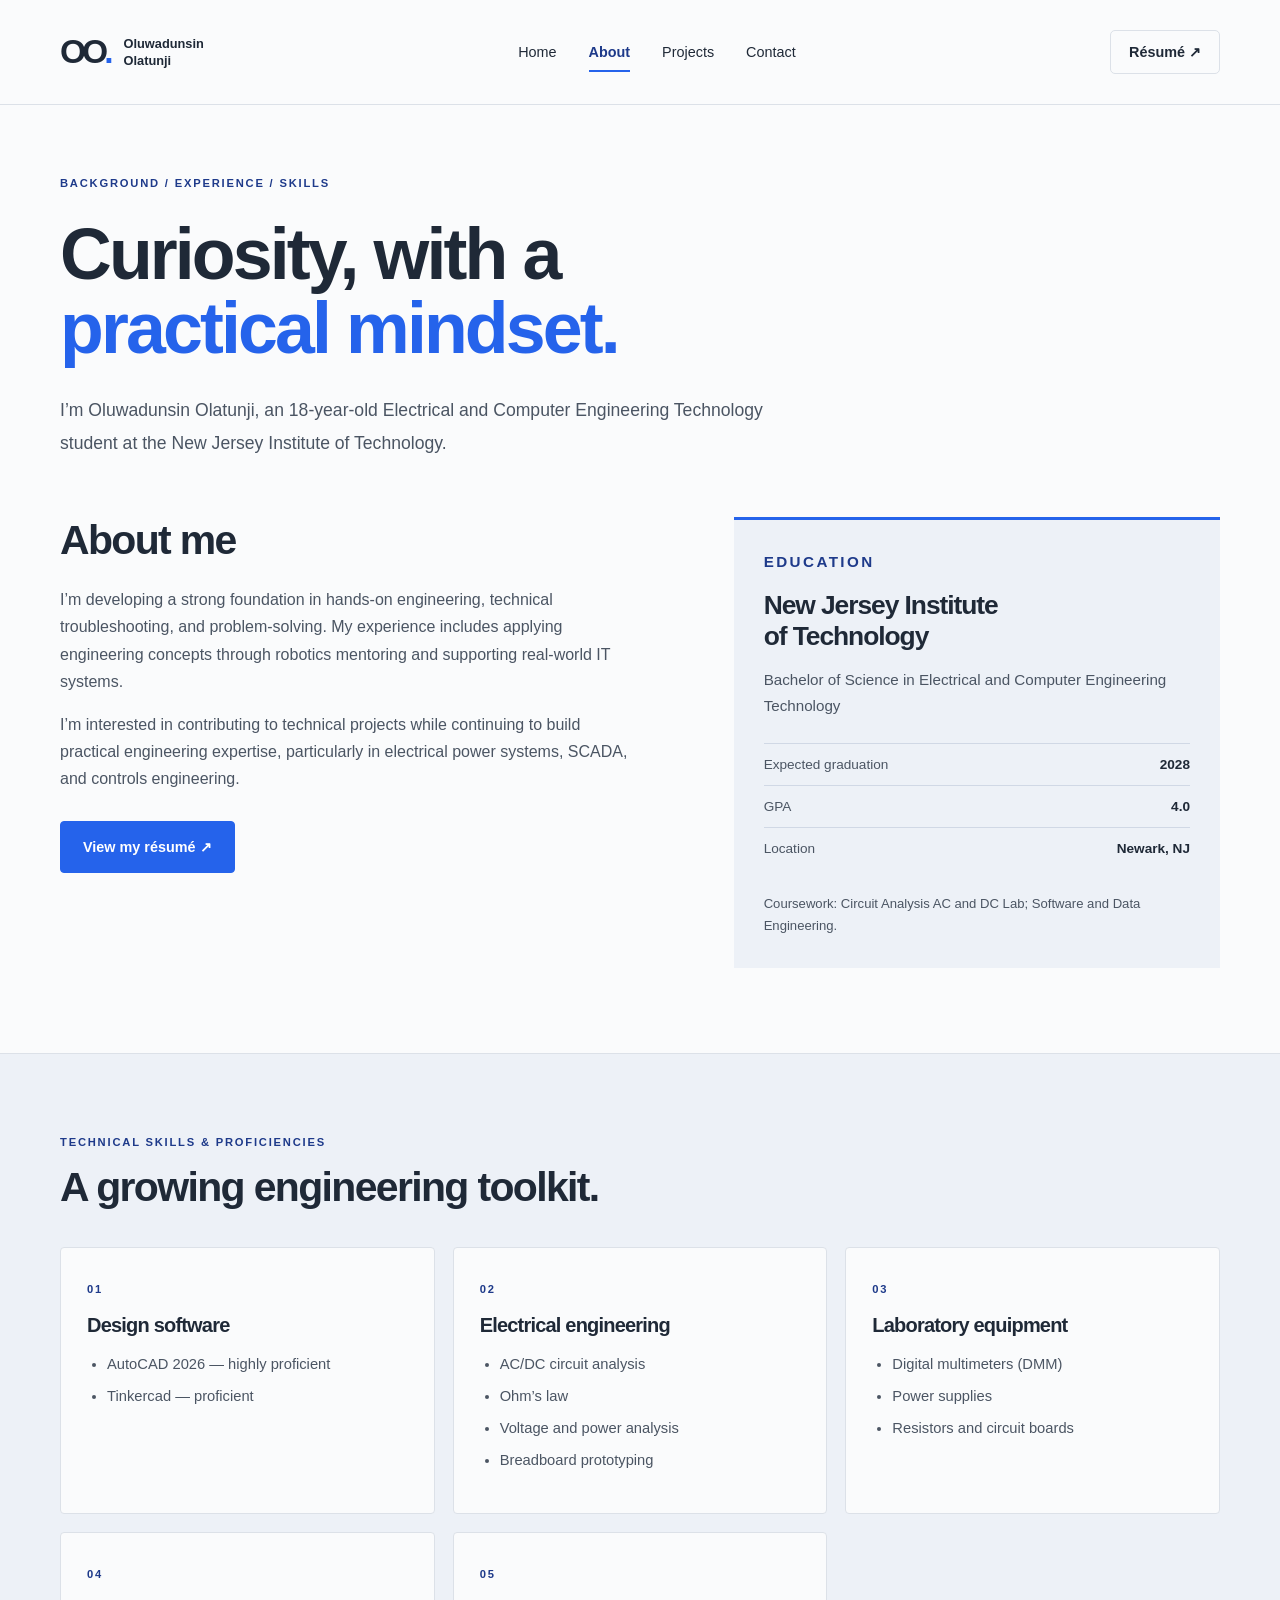
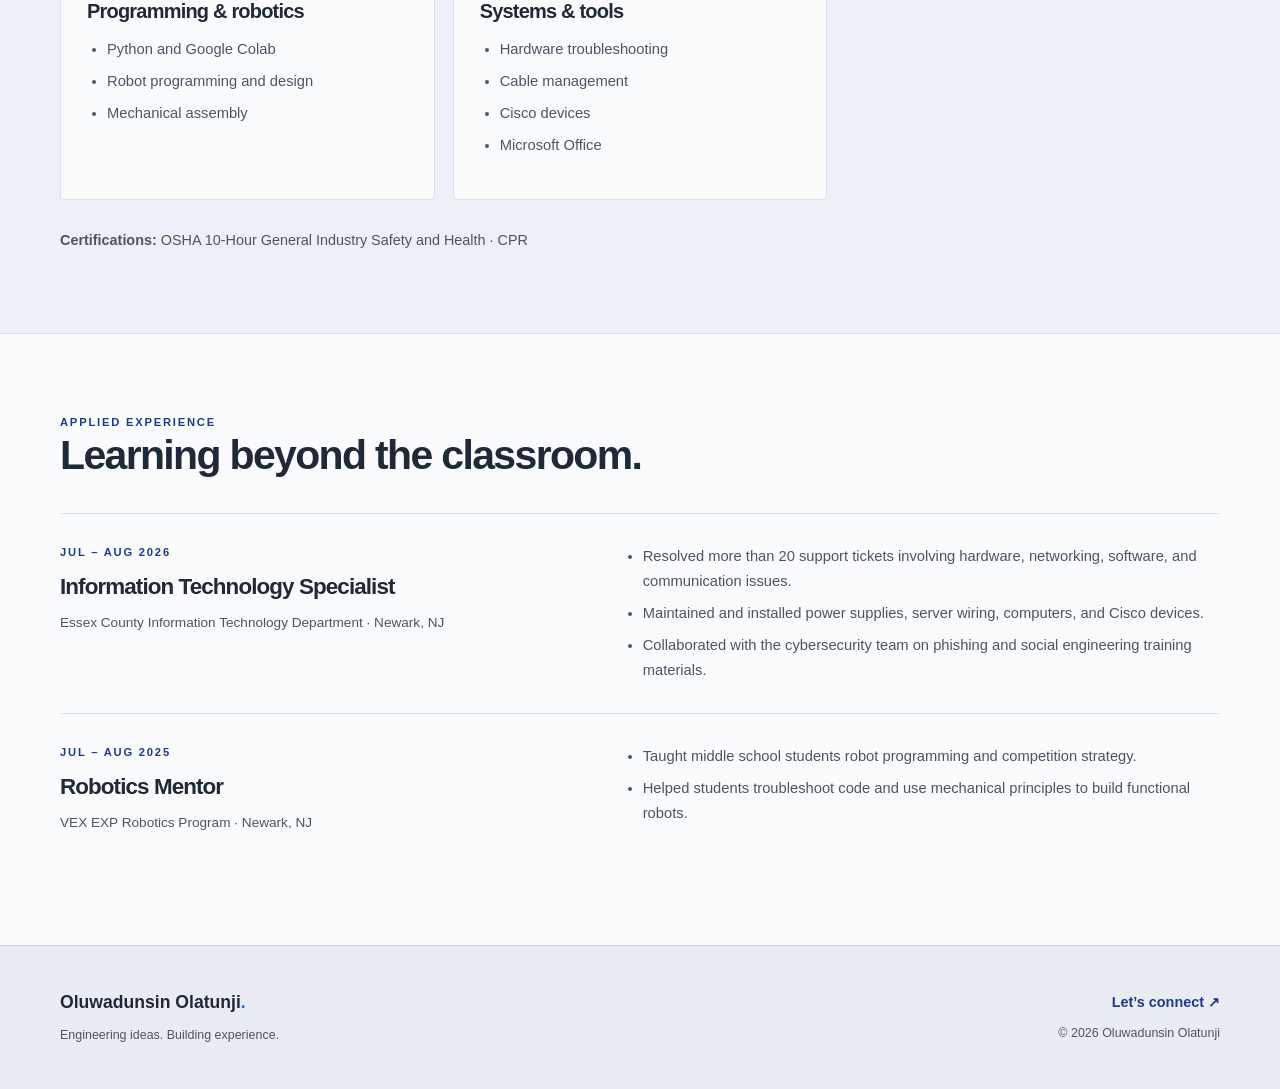
==== about.html @ 038da1bc "Build responsive engineering portfolio with resume skills and project photos" ====
<!DOCTYPE html>
<html lang="en">
<head>
<meta charset="UTF-8">
<meta name="viewport" content="width=device-width, initial-scale=1">
<meta name="description" content="Learn about my education at NJIT, technical skills, IT experience, and robotics mentoring.">
<meta name="theme-color" content="#1e3a8a">
<title>About | Oluwadunsin Olatunji</title>
<link rel="stylesheet" href="assets/styles.css">
<script src="assets/script.js" defer>
</script>
</head>
<body>
<a class="skip-link" href="#main">Skip to content</a>
<header class="site-header">
<div class="container header-inner">
<a class="brand" href="index.html" aria-label="Oluwadunsin Olatunji home">
<span class="monogram">OO<span>.</span>
</span>
<span class="brand-name">Oluwadunsin<br>Olatunji</span>
</a>
<nav aria-label="Main navigation">
<a href="index.html">Home</a>
<a href="about.html" aria-current="page">About</a>
<a href="projects.html">Projects</a>
<a href="contact.html">Contact</a>
</nav>
<a class="header-resume" href="https://drive.google.com/file/d/1Jwe5gFeCMU14GrYpQ-_yv2NC_vAdzNzH/view?usp=sharing" target="_blank" rel="noopener noreferrer">Résumé ↗</a>
</div>
</header>
<main id="main">
<section class="container page-intro">
<p class="eyebrow">BACKGROUND / EXPERIENCE / SKILLS</p>
<h1>Curiosity, with a<br>
<span>practical mindset.</span>
</h1>
<p class="lead">I’m Oluwadunsin Olatunji, an 18-year-old Electrical and Computer Engineering Technology student at the New Jersey Institute of Technology.</p>
</section>
<section class="container about-grid section-bottom">
<div>
<h2>About me</h2>
<p>I’m developing a strong foundation in hands-on engineering, technical troubleshooting, and problem-solving. My experience includes applying engineering concepts through robotics mentoring and supporting real-world IT systems.</p>
<p>I’m interested in contributing to technical projects while continuing to build practical engineering expertise, particularly in electrical power systems, SCADA, and controls engineering.</p>
<a class="button" href="https://drive.google.com/file/d/1Jwe5gFeCMU14GrYpQ-_yv2NC_vAdzNzH/view?usp=sharing" target="_blank" rel="noopener noreferrer">View my résumé ↗</a>
</div>
<aside class="education">
<p class="eyebrow">EDUCATION</p>
<h3>New Jersey Institute<br>of Technology</h3>
<p>Bachelor of Science in Electrical and Computer Engineering Technology</p>
<dl>
<div>
<dt>Expected graduation</dt>
<dd>2028</dd>
</div>
<div>
<dt>GPA</dt>
<dd>4.0</dd>
</div>
<div>
<dt>Location</dt>
<dd>Newark, NJ</dd>
</div>
</dl>
<p class="small">Coursework: Circuit Analysis AC and DC Lab; Software and Data Engineering.</p>
</aside>
</section>
<section id="skills" class="skills-section">
<div class="container section">
<p class="eyebrow">TECHNICAL SKILLS &amp; PROFICIENCIES</p>
<h2>A growing engineering toolkit.</h2>
<div class="skills-grid">
<article class="skill-card">
<span class="eyebrow">01</span>
<h3>Design software</h3>
<ul>
<li>AutoCAD 2026 — highly proficient</li>
<li>Tinkercad — proficient</li>
</ul>
</article>
<article class="skill-card">
<span class="eyebrow">02</span>
<h3>Electrical engineering</h3>
<ul>
<li>AC/DC circuit analysis</li>
<li>Ohm’s law</li>
<li>Voltage and power analysis</li>
<li>Breadboard prototyping</li>
</ul>
</article>
<article class="skill-card">
<span class="eyebrow">03</span>
<h3>Laboratory equipment</h3>
<ul>
<li>Digital multimeters (DMM)</li>
<li>Power supplies</li>
<li>Resistors and circuit boards</li>
</ul>
</article>
<article class="skill-card">
<span class="eyebrow">04</span>
<h3>Programming & robotics</h3>
<ul>
<li>Python and Google Colab</li>
<li>Robot programming and design</li>
<li>Mechanical assembly</li>
</ul>
</article>
<article class="skill-card">
<span class="eyebrow">05</span>
<h3>Systems & tools</h3>
<ul>
<li>Hardware troubleshooting</li>
<li>Cable management</li>
<li>Cisco devices</li>
<li>Microsoft Office</li>
</ul>
</article>
</div>
<p class="certifications">
<strong>Certifications:</strong> OSHA 10-Hour General Industry Safety and Health · CPR</p>
</div>
</section>
<section class="section container">
<p class="eyebrow">APPLIED EXPERIENCE</p>
<h2>Learning beyond the classroom.</h2>
<div class="experience">
<article>
<div>
<p class="eyebrow">JUL – AUG 2026</p>
<h3>Information Technology Specialist</h3>
<p>Essex County Information Technology Department · Newark, NJ</p>
</div>
<ul>
<li>Resolved more than 20 support tickets involving hardware, networking, software, and communication issues.</li>
<li>Maintained and installed power supplies, server wiring, computers, and Cisco devices.</li>
<li>Collaborated with the cybersecurity team on phishing and social engineering training materials.</li>
</ul>
</article>
<article>
<div>
<p class="eyebrow">JUL – AUG 2025</p>
<h3>Robotics Mentor</h3>
<p>VEX EXP Robotics Program · Newark, NJ</p>
</div>
<ul>
<li>Taught middle school students robot programming and competition strategy.</li>
<li>Helped students troubleshoot code and use mechanical principles to build functional robots.</li>
</ul>
</article>
</div>
</section>
</main>
<footer class="site-footer">
<div class="container footer-inner">
<div>
<a class="footer-name" href="index.html">Oluwadunsin Olatunji<span>.</span>
</a>
<p>Engineering ideas. Building experience.</p>
</div>
<div>
<a href="contact.html">Let’s connect ↗</a>
<p>© <span data-year>2026</span> Oluwadunsin Olatunji</p>
</div>
</div>
</footer>
</body>
</html>
---- assets/styles.css ----
:root{--blue:#2563eb;--navy:#1e3a8a;--ink:#1f2937;--muted:#4b5563;--paper:#f3f4f6;--line:#dce1e8;--white:#fff}*{box-sizing:border-box}html{scroll-behavior:smooth;scroll-padding-top:110px}body{margin:0;background:#fafbfc;color:var(--ink);font-family:'Segoe UI',Roboto,'Helvetica Neue',Arial,sans-serif;line-height:1.7}a{color:inherit;text-decoration:none}a:hover{color:var(--blue)}a:focus-visible{outline:3px solid var(--blue);outline-offset:6px}img{display:block;max-width:100%;height:auto}h1,h2,h3,p,figure{margin:0}h1,h2,h3{line-height:1.15;font-weight:650;letter-spacing:-.04em}h1{font-size:clamp(2.9rem,5.6vw,5.25rem);line-height:1.04}h1 span{color:var(--blue)}h2{font-size:clamp(2rem,3.2vw,3rem)}h3{font-size:1.4rem}p{color:var(--muted)}p+p{margin-top:1rem}.container{width:min(1160px,calc(100% - 96px));margin-inline:auto}.site-header{background:rgba(250,251,252,.97);border-bottom:1px solid var(--line)}.header-inner{min-height:104px;display:flex;align-items:center;justify-content:space-between;gap:24px}.brand{display:flex;align-items:center;gap:14px}.monogram{font-size:2.1rem;letter-spacing:-.12em;font-weight:750}.monogram span,.footer-name span{color:var(--blue)}.brand-name{font-size:.8rem;font-weight:600;line-height:1.35}.header-inner nav{display:flex;gap:32px}.header-inner nav a{font-size:.9rem;padding:10px 0;position:relative}.header-inner nav a[aria-current]{font-weight:650;color:var(--navy)}.header-inner nav a[aria-current]:after{content:'';position:absolute;height:2px;background:var(--blue);bottom:2px;left:0;right:0}.header-resume{font-size:.9rem;font-weight:600;border:1px solid var(--line);padding:9px 18px;border-radius:5px}.eyebrow{font-size:.7rem;letter-spacing:.16em;font-weight:700;color:var(--navy);line-height:1.6}.hero{display:grid;grid-template-columns:1.2fr 1fr;gap:70px;align-items:center;padding-block:70px 82px}.hero .eyebrow{margin-bottom:26px}.hero-role{font-size:1.2rem;line-height:1.5;font-weight:600;margin-top:25px;color:var(--ink)}.lead{font-size:1.1rem;max-width:660px;line-height:1.85;margin-top:22px}.hero .lead{max-width:510px;font-size:1rem}.actions{display:flex;gap:12px;flex-wrap:wrap;margin-top:30px}.button{display:inline-flex;align-items:center;justify-content:center;gap:24px;padding:13px 22px;background:var(--blue);color:white;border:1px solid var(--blue);border-radius:4px;font-weight:600;font-size:.9rem;transition:background .18s}.button:hover{background:var(--navy);color:white}.button.secondary{background:transparent;color:var(--ink);border-color:#b5c0cf}.button.secondary:hover{background:#e9effb}.hero-photo{position:relative;padding:0 0 0 24px}.hero-photo:before{content:'';position:absolute;inset:24px 24px 50px 0;background:#dde5f2;z-index:-1}.hero-photo img{width:100%;height:485px;object-fit:cover;object-position:50% 45%;border-radius:3px}.hero-photo figcaption{display:flex;justify-content:space-between;gap:12px;font-size:.62rem;letter-spacing:.07em;color:var(--muted);margin-top:17px}.hero-photo figcaption span:first-child{font-weight:700;color:var(--navy)}.intro-strip{background:#edf1f7;border-block:1px solid var(--line)}.strip-grid{display:grid;grid-template-columns:1fr 2.3fr 1fr;align-items:center;gap:45px;padding-block:38px}.strip-grid>p:nth-child(2){font-size:1rem}.text-link{font-size:.88rem;font-weight:650;color:var(--navy);display:inline-block}.text-link:hover{text-decoration:underline;text-underline-offset:5px}.section{padding-block:80px}.section-bottom{padding-bottom:85px}.section-heading{display:flex;align-items:end;justify-content:space-between;gap:24px;margin-bottom:32px}.section-heading .eyebrow{margin-bottom:12px}.feature-project{display:grid;grid-template-columns:1fr 1.1fr;background:var(--paper);border:1px solid var(--line);border-radius:5px;overflow:hidden}.feature-project>img{width:100%;height:330px;object-fit:cover;object-position:center 35%}.feature-project>div{padding:46px}.feature-project h3{font-size:2rem;margin:18px 0}.feature-project .text-link{margin-top:22px}.foundation-grid{display:grid;grid-template-columns:repeat(3,1fr);gap:38px}.foundation-grid>div{border-top:2px solid var(--line);padding-top:24px}.foundation-grid h3{margin:15px 0 12px}.site-footer{border-top:1px solid #ccd5e3;background:#e9edf3;padding:42px 0}.footer-inner{display:flex;justify-content:space-between;gap:28px}.footer-inner>div:last-child{text-align:right}.footer-name{font-weight:700;font-size:1.1rem}.footer-inner p{font-size:.78rem;margin-top:8px}.footer-inner>div>a:not(.footer-name){font-weight:600;font-size:.9rem;color:var(--navy)}.page-intro{padding-block:70px 58px}.page-intro .eyebrow{margin-bottom:24px}.page-intro .lead{margin-top:28px;max-width:740px}.about-grid{display:grid;grid-template-columns:1.2fr 1fr;gap:90px;align-items:start}.about-grid h2{margin-bottom:22px}.about-grid .button{margin-top:28px}.education{background:#edf1f7;border-top:3px solid var(--blue);padding:30px}.education h3{font-size:1.65rem;margin:16px 0}.education p{font-size:.95rem}dl{margin:24px 0}dl>div{display:flex;justify-content:space-between;gap:16px;border-top:1px solid #d0d8e5;padding:9px 0;font-size:.85rem}dt{color:var(--muted)}dd{margin:0;font-weight:600}.small{font-size:.82rem!important}.skills-section{background:#edf1f7;border-block:1px solid var(--line)}.skills-section h2{margin-top:12px}.skills-grid{display:grid;grid-template-columns:repeat(3,1fr);gap:18px;margin-top:36px}.skill-card{padding:26px;background:#fafbfc;border:1px solid var(--line);border-radius:4px}.skill-card h3{margin:13px 0;font-size:1.25rem}ul{padding-left:20px;color:var(--muted);font-size:.92rem}li+li{margin-top:7px}.certifications{margin-top:28px;font-size:.9rem}.experience{margin-top:34px}.experience article{display:grid;grid-template-columns:1fr 1.2fr;gap:65px;padding:30px 0;border-top:1px solid var(--line)}.experience h3{margin:12px 0}.experience p:not(.eyebrow){font-size:.85rem}.experience ul{margin:0}.projects-grid{display:grid;grid-template-columns:repeat(3,1fr);gap:24px}.project-card{background:white;border:1px solid var(--line);border-radius:4px;overflow:hidden}.project-image{display:block;background:#e4e9f0;padding:18px}.project-image img{height:365px;width:100%;object-fit:contain;transition:transform .2s}.project-image:hover img{transform:scale(1.025)}.project-copy{padding:25px}.project-copy h2{font-size:1.5rem;margin:14px 0}.project-copy p{font-size:.93rem}.project-copy .text-link{margin-top:22px}.lab-note{padding-block:48px;max-width:800px}.lab-note h2{margin:14px 0 20px}.lab-note .text-link{margin-top:22px}.contact-grid{display:grid;grid-template-columns:1.2fr 1fr;gap:28px}.contact-panel,.resume-panel{padding:40px;border:1px solid var(--line);border-radius:4px}.contact-panel{background:#edf1f7}.contact-grid h2{font-size:2rem;margin:18px 0}.email-link{display:inline-block;color:var(--navy);font-size:clamp(1rem,2.4vw,1.6rem);font-weight:600;margin-block:25px;overflow-wrap:anywhere}.resume-panel .button{margin-top:25px}.skip-link{position:fixed;top:-100px;left:20px;background:var(--navy);color:white;padding:12px;z-index:10}.skip-link:focus{top:10px}@media(min-width:1500px){.hero{padding-block:90px}}@media(max-width:1000px){.container{width:calc(100% - 56px)}.hero{gap:35px}.hero-photo img{height:440px}.header-inner nav{gap:20px}.brand-name{display:none}.strip-grid{gap:24px;grid-template-columns:1fr 2fr}.strip-grid>a{grid-column:2}.about-grid{gap:40px}.projects-grid{gap:16px}.project-copy{padding:20px}.project-image{padding:10px}.project-image img{height:290px}.feature-project>div{padding:32px}}@media(max-width:700px){.container{width:calc(100% - 40px)}.header-inner{min-height:95px;gap:12px;flex-wrap:wrap;padding-block:14px}.monogram{font-size:1.7rem}.header-inner nav{order:3;width:100%;justify-content:space-between;gap:10px}.header-inner nav a{font-size:.85rem;padding:5px 0}.header-resume{font-size:.8rem;padding:5px 12px}.hero{grid-template-columns:1fr;padding-block:45px 50px;gap:38px}.hero .eyebrow{margin-bottom:18px}.hero-photo{max-width:460px;width:100%;justify-self:center;padding-left:16px}.hero-photo img{height:360px}.hero-photo figcaption{font-size:.58rem}.hero-role{font-size:1.1rem}.actions{gap:10px}.button{padding:12px 16px;gap:16px;font-size:.85rem}.strip-grid{grid-template-columns:1fr;gap:16px;padding-block:30px}.strip-grid>a{grid-column:auto}.section{padding-block:50px}.section-bottom{padding-bottom:50px}.section-heading{align-items:start;flex-direction:column;gap:18px}.feature-project{grid-template-columns:1fr}.feature-project>img{height:280px}.feature-project>div{padding:28px}.feature-project h3{font-size:1.7rem}.foundation-grid{grid-template-columns:1fr;gap:28px}.footer-inner{flex-direction:column}.footer-inner>div:last-child{text-align:left}.page-intro{padding-block:45px 40px}.page-intro .lead{font-size:1rem}.about-grid,.contact-grid{grid-template-columns:1fr;gap:30px}.skills-grid{grid-template-columns:1fr}.experience article{grid-template-columns:1fr;gap:20px}.projects-grid{grid-template-columns:1fr;gap:28px}.project-image img{height:380px}.project-copy{padding:26px}.contact-panel,.resume-panel{padding:28px}.lab-note{padding-block:35px}}@media(prefers-reduced-motion:reduce){html{scroll-behavior:auto}*,*:before,*:after{transition:none!important}}
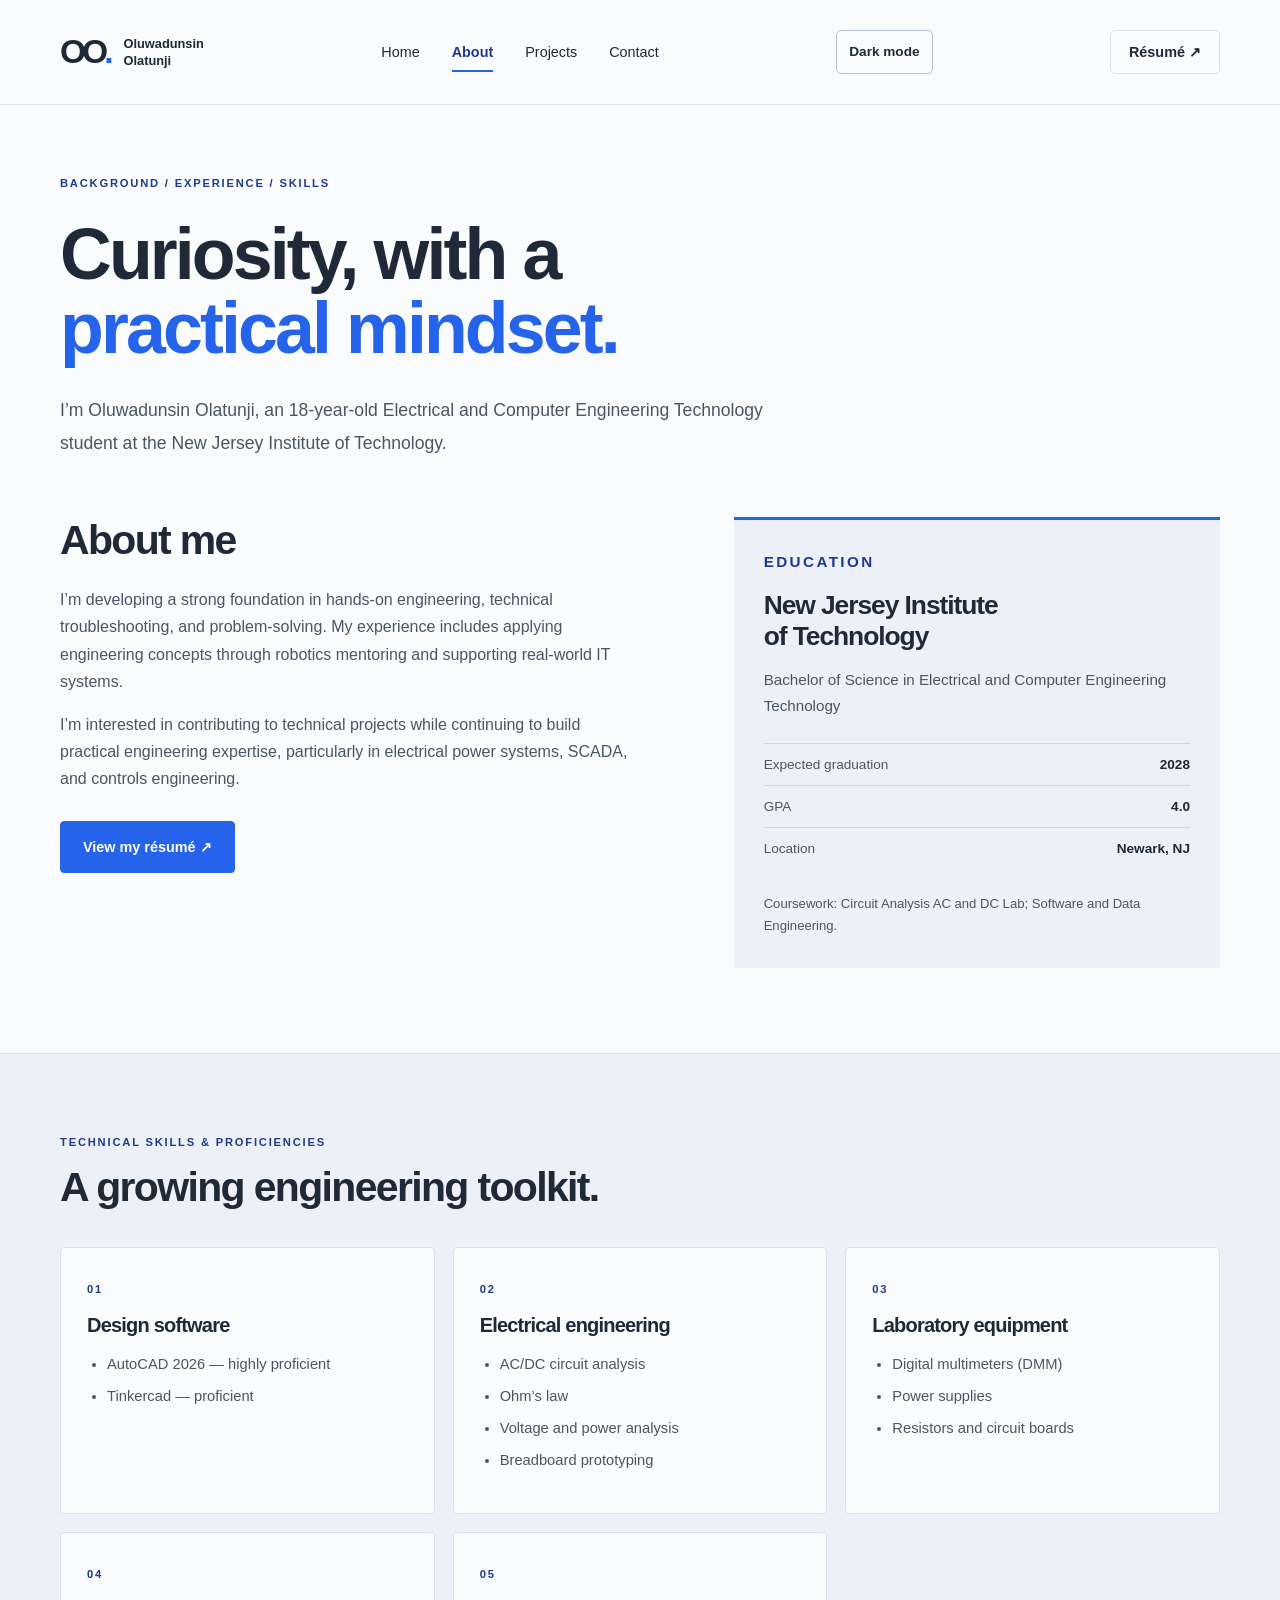
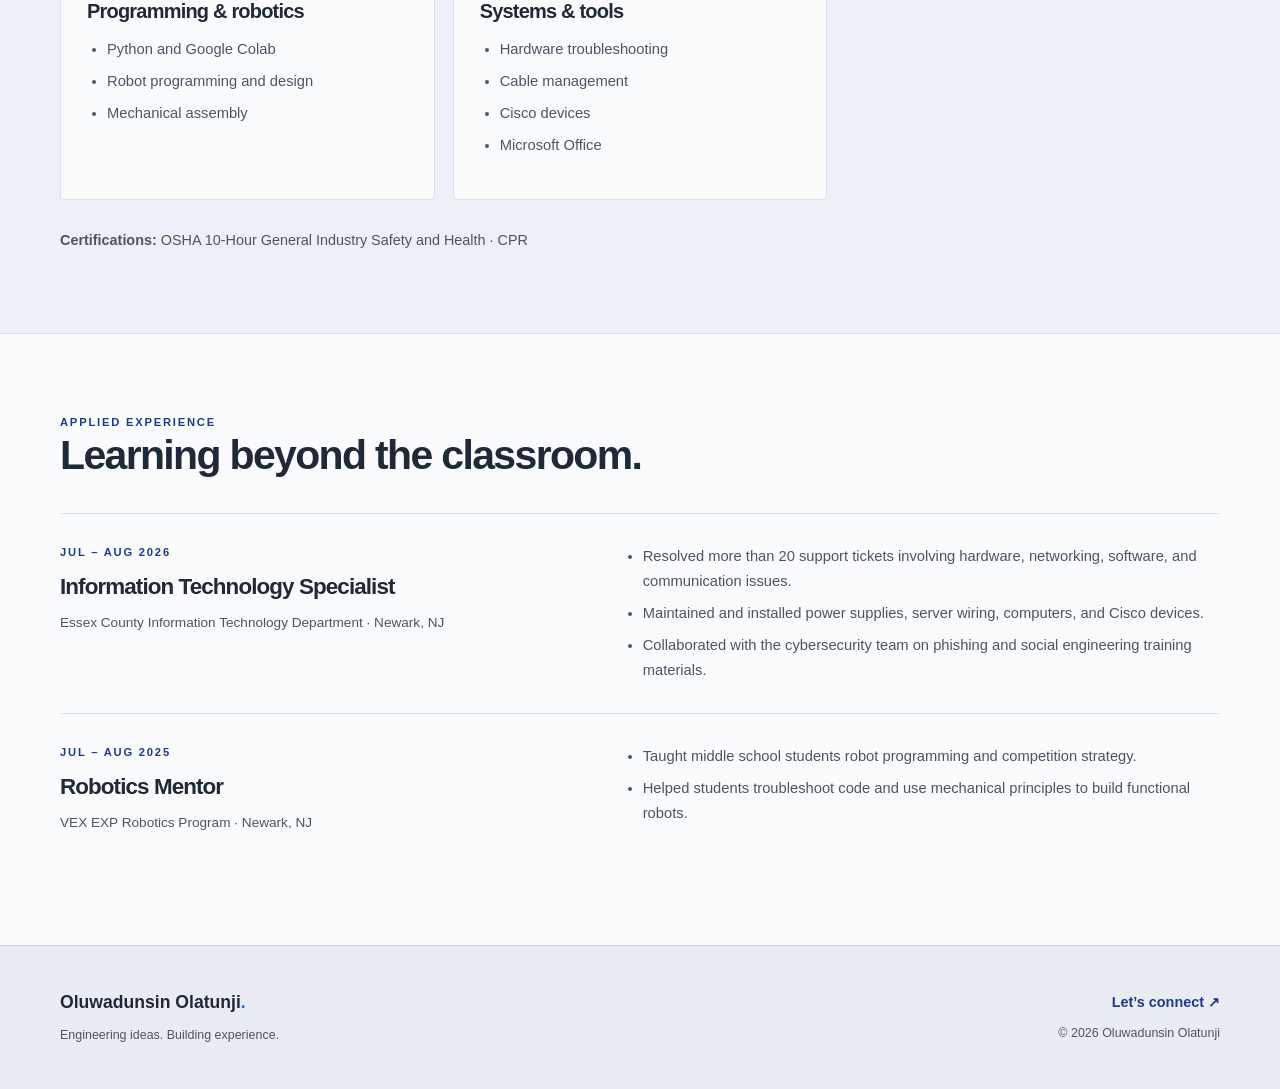
==== commit bc409c97: "Add mobile hamburger navigation and persistent dark mode toggle" ====
--- a/about.html
+++ b/about.html
@@ -19,12 +19,17 @@
 </span>
 <span class="brand-name">Oluwadunsin<br>Olatunji</span>
 </a>
-<nav aria-label="Main navigation">
+<button class="menu-toggle" type="button" aria-expanded="false" aria-controls="main-navigation" hidden>
+<span class="hamburger" aria-hidden="true"><span></span><span></span><span></span></span>
+<span>Menu</span>
+</button>
+<nav id="main-navigation" aria-label="Main navigation">
 <a href="index.html">Home</a>
 <a href="about.html" aria-current="page">About</a>
 <a href="projects.html">Projects</a>
 <a href="contact.html">Contact</a>
 </nav>
+<button class="theme-toggle" type="button" aria-pressed="false" hidden>Dark mode</button>
 <a class="header-resume" href="https://drive.google.com/file/d/1Jwe5gFeCMU14GrYpQ-_yv2NC_vAdzNzH/view?usp=sharing" target="_blank" rel="noopener noreferrer">Résumé ↗</a>
 </div>
 </header>
--- a/assets/styles.css
+++ b/assets/styles.css
@@ -1 +1,73 @@
-:root{--blue:#2563eb;--navy:#1e3a8a;--ink:#1f2937;--muted:#4b5563;--paper:#f3f4f6;--line:#dce1e8;--white:#fff}*{box-sizing:border-box}html{scroll-behavior:smooth;scroll-padding-top:110px}body{margin:0;background:#fafbfc;color:var(--ink);font-family:'Segoe UI',Roboto,'Helvetica Neue',Arial,sans-serif;line-height:1.7}a{color:inherit;text-decoration:none}a:hover{color:var(--blue)}a:focus-visible{outline:3px solid var(--blue);outline-offset:6px}img{display:block;max-width:100%;height:auto}h1,h2,h3,p,figure{margin:0}h1,h2,h3{line-height:1.15;font-weight:650;letter-spacing:-.04em}h1{font-size:clamp(2.9rem,5.6vw,5.25rem);line-height:1.04}h1 span{color:var(--blue)}h2{font-size:clamp(2rem,3.2vw,3rem)}h3{font-size:1.4rem}p{color:var(--muted)}p+p{margin-top:1rem}.container{width:min(1160px,calc(100% - 96px));margin-inline:auto}.site-header{background:rgba(250,251,252,.97);border-bottom:1px solid var(--line)}.header-inner{min-height:104px;display:flex;align-items:center;justify-content:space-between;gap:24px}.brand{display:flex;align-items:center;gap:14px}.monogram{font-size:2.1rem;letter-spacing:-.12em;font-weight:750}.monogram span,.footer-name span{color:var(--blue)}.brand-name{font-size:.8rem;font-weight:600;line-height:1.35}.header-inner nav{display:flex;gap:32px}.header-inner nav a{font-size:.9rem;padding:10px 0;position:relative}.header-inner nav a[aria-current]{font-weight:650;color:var(--navy)}.header-inner nav a[aria-current]:after{content:'';position:absolute;height:2px;background:var(--blue);bottom:2px;left:0;right:0}.header-resume{font-size:.9rem;font-weight:600;border:1px solid var(--line);padding:9px 18px;border-radius:5px}.eyebrow{font-size:.7rem;letter-spacing:.16em;font-weight:700;color:var(--navy);line-height:1.6}.hero{display:grid;grid-template-columns:1.2fr 1fr;gap:70px;align-items:center;padding-block:70px 82px}.hero .eyebrow{margin-bottom:26px}.hero-role{font-size:1.2rem;line-height:1.5;font-weight:600;margin-top:25px;color:var(--ink)}.lead{font-size:1.1rem;max-width:660px;line-height:1.85;margin-top:22px}.hero .lead{max-width:510px;font-size:1rem}.actions{display:flex;gap:12px;flex-wrap:wrap;margin-top:30px}.button{display:inline-flex;align-items:center;justify-content:center;gap:24px;padding:13px 22px;background:var(--blue);color:white;border:1px solid var(--blue);border-radius:4px;font-weight:600;font-size:.9rem;transition:background .18s}.button:hover{background:var(--navy);color:white}.button.secondary{background:transparent;color:var(--ink);border-color:#b5c0cf}.button.secondary:hover{background:#e9effb}.hero-photo{position:relative;padding:0 0 0 24px}.hero-photo:before{content:'';position:absolute;inset:24px 24px 50px 0;background:#dde5f2;z-index:-1}.hero-photo img{width:100%;height:485px;object-fit:cover;object-position:50% 45%;border-radius:3px}.hero-photo figcaption{display:flex;justify-content:space-between;gap:12px;font-size:.62rem;letter-spacing:.07em;color:var(--muted);margin-top:17px}.hero-photo figcaption span:first-child{font-weight:700;color:var(--navy)}.intro-strip{background:#edf1f7;border-block:1px solid var(--line)}.strip-grid{display:grid;grid-template-columns:1fr 2.3fr 1fr;align-items:center;gap:45px;padding-block:38px}.strip-grid>p:nth-child(2){font-size:1rem}.text-link{font-size:.88rem;font-weight:650;color:var(--navy);display:inline-block}.text-link:hover{text-decoration:underline;text-underline-offset:5px}.section{padding-block:80px}.section-bottom{padding-bottom:85px}.section-heading{display:flex;align-items:end;justify-content:space-between;gap:24px;margin-bottom:32px}.section-heading .eyebrow{margin-bottom:12px}.feature-project{display:grid;grid-template-columns:1fr 1.1fr;background:var(--paper);border:1px solid var(--line);border-radius:5px;overflow:hidden}.feature-project>img{width:100%;height:330px;object-fit:cover;object-position:center 35%}.feature-project>div{padding:46px}.feature-project h3{font-size:2rem;margin:18px 0}.feature-project .text-link{margin-top:22px}.foundation-grid{display:grid;grid-template-columns:repeat(3,1fr);gap:38px}.foundation-grid>div{border-top:2px solid var(--line);padding-top:24px}.foundation-grid h3{margin:15px 0 12px}.site-footer{border-top:1px solid #ccd5e3;background:#e9edf3;padding:42px 0}.footer-inner{display:flex;justify-content:space-between;gap:28px}.footer-inner>div:last-child{text-align:right}.footer-name{font-weight:700;font-size:1.1rem}.footer-inner p{font-size:.78rem;margin-top:8px}.footer-inner>div>a:not(.footer-name){font-weight:600;font-size:.9rem;color:var(--navy)}.page-intro{padding-block:70px 58px}.page-intro .eyebrow{margin-bottom:24px}.page-intro .lead{margin-top:28px;max-width:740px}.about-grid{display:grid;grid-template-columns:1.2fr 1fr;gap:90px;align-items:start}.about-grid h2{margin-bottom:22px}.about-grid .button{margin-top:28px}.education{background:#edf1f7;border-top:3px solid var(--blue);padding:30px}.education h3{font-size:1.65rem;margin:16px 0}.education p{font-size:.95rem}dl{margin:24px 0}dl>div{display:flex;justify-content:space-between;gap:16px;border-top:1px solid #d0d8e5;padding:9px 0;font-size:.85rem}dt{color:var(--muted)}dd{margin:0;font-weight:600}.small{font-size:.82rem!important}.skills-section{background:#edf1f7;border-block:1px solid var(--line)}.skills-section h2{margin-top:12px}.skills-grid{display:grid;grid-template-columns:repeat(3,1fr);gap:18px;margin-top:36px}.skill-card{padding:26px;background:#fafbfc;border:1px solid var(--line);border-radius:4px}.skill-card h3{margin:13px 0;font-size:1.25rem}ul{padding-left:20px;color:var(--muted);font-size:.92rem}li+li{margin-top:7px}.certifications{margin-top:28px;font-size:.9rem}.experience{margin-top:34px}.experience article{display:grid;grid-template-columns:1fr 1.2fr;gap:65px;padding:30px 0;border-top:1px solid var(--line)}.experience h3{margin:12px 0}.experience p:not(.eyebrow){font-size:.85rem}.experience ul{margin:0}.projects-grid{display:grid;grid-template-columns:repeat(3,1fr);gap:24px}.project-card{background:white;border:1px solid var(--line);border-radius:4px;overflow:hidden}.project-image{display:block;background:#e4e9f0;padding:18px}.project-image img{height:365px;width:100%;object-fit:contain;transition:transform .2s}.project-image:hover img{transform:scale(1.025)}.project-copy{padding:25px}.project-copy h2{font-size:1.5rem;margin:14px 0}.project-copy p{font-size:.93rem}.project-copy .text-link{margin-top:22px}.lab-note{padding-block:48px;max-width:800px}.lab-note h2{margin:14px 0 20px}.lab-note .text-link{margin-top:22px}.contact-grid{display:grid;grid-template-columns:1.2fr 1fr;gap:28px}.contact-panel,.resume-panel{padding:40px;border:1px solid var(--line);border-radius:4px}.contact-panel{background:#edf1f7}.contact-grid h2{font-size:2rem;margin:18px 0}.email-link{display:inline-block;color:var(--navy);font-size:clamp(1rem,2.4vw,1.6rem);font-weight:600;margin-block:25px;overflow-wrap:anywhere}.resume-panel .button{margin-top:25px}.skip-link{position:fixed;top:-100px;left:20px;background:var(--navy);color:white;padding:12px;z-index:10}.skip-link:focus{top:10px}@media(min-width:1500px){.hero{padding-block:90px}}@media(max-width:1000px){.container{width:calc(100% - 56px)}.hero{gap:35px}.hero-photo img{height:440px}.header-inner nav{gap:20px}.brand-name{display:none}.strip-grid{gap:24px;grid-template-columns:1fr 2fr}.strip-grid>a{grid-column:2}.about-grid{gap:40px}.projects-grid{gap:16px}.project-copy{padding:20px}.project-image{padding:10px}.project-image img{height:290px}.feature-project>div{padding:32px}}@media(max-width:700px){.container{width:calc(100% - 40px)}.header-inner{min-height:95px;gap:12px;flex-wrap:wrap;padding-block:14px}.monogram{font-size:1.7rem}.header-inner nav{order:3;width:100%;justify-content:space-between;gap:10px}.header-inner nav a{font-size:.85rem;padding:5px 0}.header-resume{font-size:.8rem;padding:5px 12px}.hero{grid-template-columns:1fr;padding-block:45px 50px;gap:38px}.hero .eyebrow{margin-bottom:18px}.hero-photo{max-width:460px;width:100%;justify-self:center;padding-left:16px}.hero-photo img{height:360px}.hero-photo figcaption{font-size:.58rem}.hero-role{font-size:1.1rem}.actions{gap:10px}.button{padding:12px 16px;gap:16px;font-size:.85rem}.strip-grid{grid-template-columns:1fr;gap:16px;padding-block:30px}.strip-grid>a{grid-column:auto}.section{padding-block:50px}.section-bottom{padding-bottom:50px}.section-heading{align-items:start;flex-direction:column;gap:18px}.feature-project{grid-template-columns:1fr}.feature-project>img{height:280px}.feature-project>div{padding:28px}.feature-project h3{font-size:1.7rem}.foundation-grid{grid-template-columns:1fr;gap:28px}.footer-inner{flex-direction:column}.footer-inner>div:last-child{text-align:left}.page-intro{padding-block:45px 40px}.page-intro .lead{font-size:1rem}.about-grid,.contact-grid{grid-template-columns:1fr;gap:30px}.skills-grid{grid-template-columns:1fr}.experience article{grid-template-columns:1fr;gap:20px}.projects-grid{grid-template-columns:1fr;gap:28px}.project-image img{height:380px}.project-copy{padding:26px}.contact-panel,.resume-panel{padding:28px}.lab-note{padding-block:35px}}@media(prefers-reduced-motion:reduce){html{scroll-behavior:auto}*,*:before,*:after{transition:none!important}}
+:root{color-scheme:light;--background:#fafbfc;--header-background:rgba(250,251,252,.97);--button-border:#b5c0cf;--hover-surface:#e9effb;--photo-accent:#dde5f2;--surface:#edf1f7;--footer-border:#ccd5e3;--footer-background:#e9edf3;--detail-border:#d0d8e5;--image-background:#e4e9f0;--blue:#2563eb;--navy:#1e3a8a;--ink:#1f2937;--muted:#4b5563;--paper:#f3f4f6;--line:#dce1e8;--white:#fff}*{box-sizing:border-box}html{scroll-behavior:smooth;scroll-padding-top:110px}body{margin:0;background:var(--background);color:var(--ink);font-family:'Segoe UI',Roboto,'Helvetica Neue',Arial,sans-serif;line-height:1.7}a{color:inherit;text-decoration:none}a:hover{color:var(--blue)}a:focus-visible{outline:3px solid var(--blue);outline-offset:6px}img{display:block;max-width:100%;height:auto}h1,h2,h3,p,figure{margin:0}h1,h2,h3{line-height:1.15;font-weight:650;letter-spacing:-.04em}h1{font-size:clamp(2.9rem,5.6vw,5.25rem);line-height:1.04}h1 span{color:var(--blue)}h2{font-size:clamp(2rem,3.2vw,3rem)}h3{font-size:1.4rem}p{color:var(--muted)}p+p{margin-top:1rem}.container{width:min(1160px,calc(100% - 96px));margin-inline:auto}.site-header{background:var(--header-background);border-bottom:1px solid var(--line)}.header-inner{min-height:104px;display:flex;align-items:center;justify-content:space-between;gap:24px}.brand{display:flex;align-items:center;gap:14px}.monogram{font-size:2.1rem;letter-spacing:-.12em;font-weight:750}.monogram span,.footer-name span{color:var(--blue)}.brand-name{font-size:.8rem;font-weight:600;line-height:1.35}.header-inner nav{display:flex;gap:32px}.header-inner nav a{font-size:.9rem;padding:10px 0;position:relative}.header-inner nav a[aria-current]{font-weight:650;color:var(--navy)}.header-inner nav a[aria-current]:after{content:'';position:absolute;height:2px;background:var(--blue);bottom:2px;left:0;right:0}.header-resume{font-size:.9rem;font-weight:600;border:1px solid var(--line);padding:9px 18px;border-radius:5px}.eyebrow{font-size:.7rem;letter-spacing:.16em;font-weight:700;color:var(--navy);line-height:1.6}.hero{display:grid;grid-template-columns:1.2fr 1fr;gap:70px;align-items:center;padding-block:70px 82px}.hero .eyebrow{margin-bottom:26px}.hero-role{font-size:1.2rem;line-height:1.5;font-weight:600;margin-top:25px;color:var(--ink)}.lead{font-size:1.1rem;max-width:660px;line-height:1.85;margin-top:22px}.hero .lead{max-width:510px;font-size:1rem}.actions{display:flex;gap:12px;flex-wrap:wrap;margin-top:30px}.button{display:inline-flex;align-items:center;justify-content:center;gap:24px;padding:13px 22px;background:var(--blue);color:white;border:1px solid var(--blue);border-radius:4px;font-weight:600;font-size:.9rem;transition:background .18s}.button:hover{background:var(--navy);color:white}.button.secondary{background:transparent;color:var(--ink);border-color:var(--button-border)}.button.secondary:hover{background:var(--hover-surface)}.hero-photo{position:relative;padding:0 0 0 24px}.hero-photo:before{content:'';position:absolute;inset:24px 24px 50px 0;background:var(--photo-accent);z-index:-1}.hero-photo img{width:100%;height:485px;object-fit:cover;object-position:50% 45%;border-radius:3px}.hero-photo figcaption{display:flex;justify-content:space-between;gap:12px;font-size:.62rem;letter-spacing:.07em;color:var(--muted);margin-top:17px}.hero-photo figcaption span:first-child{font-weight:700;color:var(--navy)}.intro-strip{background:var(--surface);border-block:1px solid var(--line)}.strip-grid{display:grid;grid-template-columns:1fr 2.3fr 1fr;align-items:center;gap:45px;padding-block:38px}.strip-grid>p:nth-child(2){font-size:1rem}.text-link{font-size:.88rem;font-weight:650;color:var(--navy);display:inline-block}.text-link:hover{text-decoration:underline;text-underline-offset:5px}.section{padding-block:80px}.section-bottom{padding-bottom:85px}.section-heading{display:flex;align-items:end;justify-content:space-between;gap:24px;margin-bottom:32px}.section-heading .eyebrow{margin-bottom:12px}.feature-project{display:grid;grid-template-columns:1fr 1.1fr;background:var(--paper);border:1px solid var(--line);border-radius:5px;overflow:hidden}.feature-project>img{width:100%;height:330px;object-fit:cover;object-position:center 35%}.feature-project>div{padding:46px}.feature-project h3{font-size:2rem;margin:18px 0}.feature-project .text-link{margin-top:22px}.foundation-grid{display:grid;grid-template-columns:repeat(3,1fr);gap:38px}.foundation-grid>div{border-top:2px solid var(--line);padding-top:24px}.foundation-grid h3{margin:15px 0 12px}.site-footer{border-top:1px solid var(--footer-border);background:var(--footer-background);padding:42px 0}.footer-inner{display:flex;justify-content:space-between;gap:28px}.footer-inner>div:last-child{text-align:right}.footer-name{font-weight:700;font-size:1.1rem}.footer-inner p{font-size:.78rem;margin-top:8px}.footer-inner>div>a:not(.footer-name){font-weight:600;font-size:.9rem;color:var(--navy)}.page-intro{padding-block:70px 58px}.page-intro .eyebrow{margin-bottom:24px}.page-intro .lead{margin-top:28px;max-width:740px}.about-grid{display:grid;grid-template-columns:1.2fr 1fr;gap:90px;align-items:start}.about-grid h2{margin-bottom:22px}.about-grid .button{margin-top:28px}.education{background:var(--surface);border-top:3px solid var(--blue);padding:30px}.education h3{font-size:1.65rem;margin:16px 0}.education p{font-size:.95rem}dl{margin:24px 0}dl>div{display:flex;justify-content:space-between;gap:16px;border-top:1px solid var(--detail-border);padding:9px 0;font-size:.85rem}dt{color:var(--muted)}dd{margin:0;font-weight:600}.small{font-size:.82rem!important}.skills-section{background:var(--surface);border-block:1px solid var(--line)}.skills-section h2{margin-top:12px}.skills-grid{display:grid;grid-template-columns:repeat(3,1fr);gap:18px;margin-top:36px}.skill-card{padding:26px;background:var(--background);border:1px solid var(--line);border-radius:4px}.skill-card h3{margin:13px 0;font-size:1.25rem}ul{padding-left:20px;color:var(--muted);font-size:.92rem}li+li{margin-top:7px}.certifications{margin-top:28px;font-size:.9rem}.experience{margin-top:34px}.experience article{display:grid;grid-template-columns:1fr 1.2fr;gap:65px;padding:30px 0;border-top:1px solid var(--line)}.experience h3{margin:12px 0}.experience p:not(.eyebrow){font-size:.85rem}.experience ul{margin:0}.projects-grid{display:grid;grid-template-columns:repeat(3,1fr);gap:24px}.project-card{background:var(--white);border:1px solid var(--line);border-radius:4px;overflow:hidden}.project-image{display:block;background:var(--image-background);padding:18px}.project-image img{height:365px;width:100%;object-fit:contain;transition:transform .2s}.project-image:hover img{transform:scale(1.025)}.project-copy{padding:25px}.project-copy h2{font-size:1.5rem;margin:14px 0}.project-copy p{font-size:.93rem}.project-copy .text-link{margin-top:22px}.lab-note{padding-block:48px;max-width:800px}.lab-note h2{margin:14px 0 20px}.lab-note .text-link{margin-top:22px}.contact-grid{display:grid;grid-template-columns:1.2fr 1fr;gap:28px}.contact-panel,.resume-panel{padding:40px;border:1px solid var(--line);border-radius:4px}.contact-panel{background:var(--surface)}.contact-grid h2{font-size:2rem;margin:18px 0}.email-link{display:inline-block;color:var(--navy);font-size:clamp(1rem,2.4vw,1.6rem);font-weight:600;margin-block:25px;overflow-wrap:anywhere}.resume-panel .button{margin-top:25px}.skip-link{position:fixed;top:-100px;left:20px;background:var(--navy);color:white;padding:12px;z-index:10}.skip-link:focus{top:10px}@media(min-width:1500px){.hero{padding-block:90px}}@media(max-width:1000px){.container{width:calc(100% - 56px)}.hero{gap:35px}.hero-photo img{height:440px}.header-inner nav{gap:20px}.brand-name{display:none}.strip-grid{gap:24px;grid-template-columns:1fr 2fr}.strip-grid>a{grid-column:2}.about-grid{gap:40px}.projects-grid{gap:16px}.project-copy{padding:20px}.project-image{padding:10px}.project-image img{height:290px}.feature-project>div{padding:32px}}@media(max-width:700px){.container{width:calc(100% - 40px)}.header-inner{min-height:95px;gap:12px;flex-wrap:wrap;padding-block:14px}.monogram{font-size:1.7rem}.header-inner nav{order:3;width:100%;justify-content:space-between;gap:10px}.header-inner nav a{font-size:.85rem;padding:5px 0}.header-resume{font-size:.8rem;padding:5px 12px}.hero{grid-template-columns:1fr;padding-block:45px 50px;gap:38px}.hero .eyebrow{margin-bottom:18px}.hero-photo{max-width:460px;width:100%;justify-self:center;padding-left:16px}.hero-photo img{height:360px}.hero-photo figcaption{font-size:.58rem}.hero-role{font-size:1.1rem}.actions{gap:10px}.button{padding:12px 16px;gap:16px;font-size:.85rem}.strip-grid{grid-template-columns:1fr;gap:16px;padding-block:30px}.strip-grid>a{grid-column:auto}.section{padding-block:50px}.section-bottom{padding-bottom:50px}.section-heading{align-items:start;flex-direction:column;gap:18px}.feature-project{grid-template-columns:1fr}.feature-project>img{height:280px}.feature-project>div{padding:28px}.feature-project h3{font-size:1.7rem}.foundation-grid{grid-template-columns:1fr;gap:28px}.footer-inner{flex-direction:column}.footer-inner>div:last-child{text-align:left}.page-intro{padding-block:45px 40px}.page-intro .lead{font-size:1rem}.about-grid,.contact-grid{grid-template-columns:1fr;gap:30px}.skills-grid{grid-template-columns:1fr}.experience article{grid-template-columns:1fr;gap:20px}.projects-grid{grid-template-columns:1fr;gap:28px}.project-image img{height:380px}.project-copy{padding:26px}.contact-panel,.resume-panel{padding:28px}.lab-note{padding-block:35px}}@media(prefers-reduced-motion:reduce){html{scroll-behavior:auto}*,*:before,*:after{transition:none!important}}
+
+
+/* Shared interactive controls. Without JavaScript, navigation stays visible. */
+[hidden] { display: none !important; }
+.menu-toggle, .theme-toggle {
+  min-height: 44px;
+  padding: 9px 12px;
+  border: 1px solid var(--button-border);
+  border-radius: 5px;
+  background: var(--background);
+  color: var(--ink);
+  font: inherit;
+  font-size: .85rem;
+  font-weight: 600;
+  cursor: pointer;
+}
+.menu-toggle { display: none; }
+.theme-toggle { white-space: nowrap; }
+.menu-toggle:hover, .theme-toggle:hover { background: var(--hover-surface); }
+.menu-toggle:focus-visible, .theme-toggle:focus-visible {
+  outline: 3px solid var(--blue);
+  outline-offset: 4px;
+}
+.theme-toggle[aria-pressed="true"] { border-color: var(--blue); background: var(--hover-surface); }
+.hamburger { display: grid; gap: 4px; width: 18px; }
+.hamburger span { display: block; height: 2px; background: currentColor; }
+.menu-toggle[aria-expanded="true"] .hamburger span:first-child { transform: translateY(6px) rotate(45deg); }
+.menu-toggle[aria-expanded="true"] .hamburger span:nth-child(2) { opacity: 0; }
+.menu-toggle[aria-expanded="true"] .hamburger span:last-child { transform: translateY(-6px) rotate(-45deg); }
+
+/* Preserve blue and grey branding with readable dark surfaces. */
+:root[data-theme="dark"] {
+  color-scheme: dark;
+  --blue: #93b4ff;
+  --navy: #b0c8ff;
+  --ink: #e7edf7;
+  --muted: #b9c5d7;
+  --paper: #182336;
+  --line: #35445b;
+  --white: #182336;
+  --background: #111a29;
+  --header-background: #111a29;
+  --button-border: #64748b;
+  --hover-surface: #273b5d;
+  --photo-accent: #273b5d;
+  --surface: #1b293e;
+  --footer-border: #35445b;
+  --footer-background: #182336;
+  --detail-border: #43536b;
+  --image-background: #24334a;
+}
+:root[data-theme="dark"] .button:not(.secondary) { background: #2563eb; border-color: #2563eb; }
+:root[data-theme="dark"] .button:not(.secondary):hover { background: #1e40af; border-color: #1e40af; }
+:root[data-theme="dark"] .skip-link { background: #1e3a8a; }
+
+@media (max-width: 1000px) {
+  .header-inner { gap: 14px; }
+}
+@media (max-width: 700px) {
+  .menu-toggle { display: inline-flex; align-items: center; gap: 8px; }
+  .header-inner { gap: 8px; }
+  .brand { margin-right: auto; }
+  .header-inner nav { flex-direction: column; gap: 0; border-top: 1px solid var(--line); padding-top: 8px; }
+  .header-inner nav a { min-height: 44px; display: flex; align-items: center; padding: 8px 12px; }
+  .header-inner nav a[aria-current] { background: var(--hover-surface); border-radius: 4px; }
+  .header-inner nav a[aria-current]:after { display: none; }
+  .header-resume { min-height: 44px; display: inline-flex; align-items: center; }
+}
+@media (max-width: 380px) {
+  .header-inner { column-gap: 6px; }
+  .menu-toggle, .theme-toggle, .header-resume { padding-inline: 7px; font-size: .75rem; }
+}
